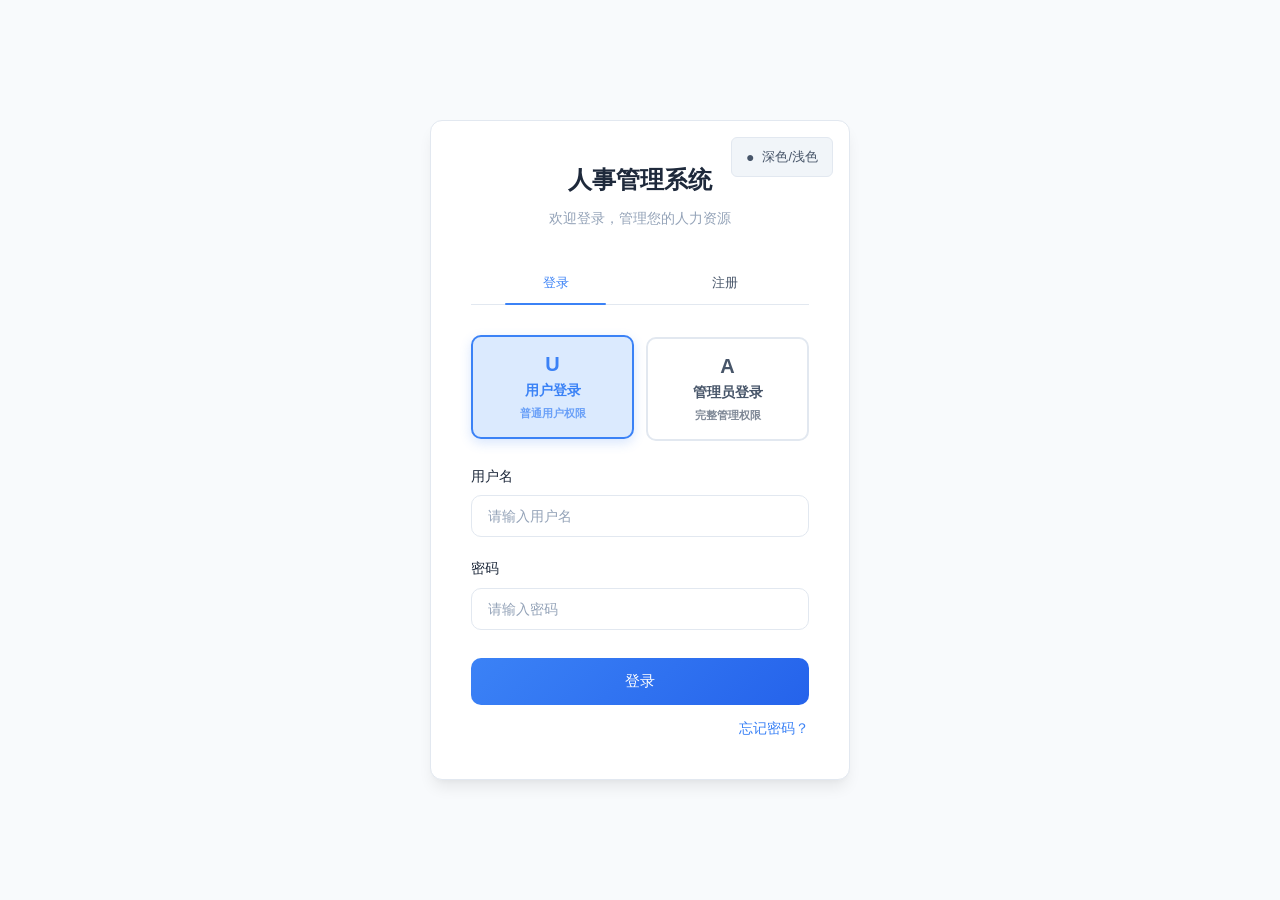
==== WebContent/index.html @ cc690a12 "inital submission version" ====
<!DOCTYPE html>
<html lang="zh-CN">
<head>
    <meta charset="UTF-8">
    <meta name="viewport" content="width=device-width, initial-scale=1.0">
    <title>人事管理系统</title>
    <link rel="stylesheet" href="css/style.css">
</head>
<body>
    <header>
        <div class="container">
            <h1>人事管理系统</h1>
            <div class="header-actions">
                <div id="user-info" class="user-info" style="display: none;">
                    <span id="username-display"></span>
                    <button class="btn btn-secondary btn-sm" onclick="logout()">退出登录</button>
                </div>
                <div class="theme-toggle" onclick="toggleTheme()">
                    <span class="icon">●</span>
                    <span class="text">深色/浅色</span>
                </div>
            </div>
        </div>
    </header>
    
    <nav>
        <div class="container">
            <ul>
                <li><a href="index.html" class="active">首页</a></li>
                <li><a href="employee.html">员工管理</a></li>
                <li><a href="department.html">部门管理</a></li>
                <li><a href="attendance.html">考勤管理</a></li>
                <li><a href="salary.html">薪资管理</a></li>
            </ul>
        </div>
    </nav>
    
    <div class="container">
        <div class="content">
            <div class="welcome-section">
                <h2>欢迎使用人事管理系统</h2>
                <p>高效管理您的人力资源，简化人事管理流程</p>
                
                <div class="dashboard-cards">
                    <a href="employee.html" class="card">
                        <h3>员工管理</h3>
                        <p>管理员工基本信息，包括增删改查操作</p>
                    </a>
                    <a href="department.html" class="card">
                        <h3>部门管理</h3>
                        <p>管理公司部门信息，维护组织架构</p>
                    </a>
                    <a href="attendance.html" class="card">
                        <h3>考勤管理</h3>
                        <p>记录和管理员工考勤信息</p>
                    </a>
                    <a href="salary.html" class="card">
                        <h3>薪资管理</h3>
                        <p>管理员工薪资信息，计算工资发放</p>
                    </a>
                </div>
            </div>
        </div>
    </div>
    
    <script src="js/common.js"></script>
    <script>
        function checkLogin() {
            const username = sessionStorage.getItem('username');
            if (!username) {
                window.location.href = 'login.html';
                return;
            }
            document.getElementById('username-display').textContent = `欢迎, ${username}`;
            document.getElementById('user-info').style.display = 'flex';
        }
        
        function logout() {
            sessionStorage.removeItem('userId');
            sessionStorage.removeItem('username');
            sessionStorage.removeItem('role');
            window.location.href = 'login.html';
        }
        
        document.addEventListener('DOMContentLoaded', function() {
            checkLogin();
        });
    </script>
</body>
</html>
---- WebContent/css/style.css ----
/* ============================================
   人事管理系统 - 深色/浅色主题样式表
   ============================================ */

/* CSS变量定义 - 支持深色/浅色模式切换 */
:root {
    /* ===== 浅色主题颜色（参考AURA风格）===== */
    --bg-primary: #f8fafc;
    --bg-secondary: #ffffff;
    --bg-tertiary: #f1f5f9;
    --bg-card: #ffffff;

    --text-primary: #1e293b;
    --text-secondary: #475569;
    --text-muted: #94a3b8;
    --text-inverse: #ffffff;

    --accent-primary: #3b82f6;
    --accent-hover: #2563eb;
    --accent-subtle: #dbeafe;
    --accent-border: #93c5fd;

    --success: #10b981;
    --danger: #ef4444;
    --warning: #f59e0b;
    --info: #06b6d4;

    --border-color: #e2e8f0;
    --border-light: #f1f5f9;

    --shadow-sm: 0 1px 2px rgba(0, 0, 0, 0.04);
    --shadow-md: 0 4px 6px -1px rgba(0, 0, 0, 0.08), 0 2px 4px -2px rgba(0, 0, 0, 0.04);
    --shadow-lg: 0 10px 15px -3px rgba(0, 0, 0, 0.08), 0 4px 6px -4px rgba(0, 0, 0, 0.04);
    --shadow-card: 0 4px 6px -1px rgba(0, 0, 0, 0.06), 0 2px 4px -2px rgba(0, 0, 0, 0.04);

    --radius-sm: 6px;
    --radius-md: 10px;
    --radius-lg: 12px;

    --gradient-card: linear-gradient(135deg, #3b82f6 0%, #2563eb 100%);
}

/* ===== 深色主题颜色（参考FINEX风格）===== */
[data-theme="dark"] {
    --bg-primary: #0f1419;
    --bg-secondary: #1a1f2e;
    --bg-tertiary: #252b3d;
    --bg-card: #1a1f2e;

    --text-primary: #f1f5f9;
    --text-secondary: #cbd5e1;
    --text-muted: #64748b;
    --text-inverse: #0f1419;

    --accent-primary: #60a5fa;
    --accent-hover: #93c5fd;
    --accent-subtle: #1e3a5f;
    --accent-border: #3b82f6;

    --success: #10b981;
    --danger: #f87171;
    --warning: #fbbf24;
    --info: #22d3ee;

    --border-color: #334155;
    --border-light: #252b3d;

    --shadow-sm: 0 1px 2px rgba(0, 0, 0, 0.3);
    --shadow-md: 0 4px 6px -1px rgba(0, 0, 0, 0.4), 0 2px 4px -2px rgba(0, 0, 0, 0.3);
    --shadow-lg: 0 10px 15px -3px rgba(0, 0, 0, 0.4), 0 4px 6px -4px rgba(0, 0, 0, 0.3);
    --shadow-card: 0 4px 6px -1px rgba(0, 0, 0, 0.3), 0 2px 4px -2px rgba(0, 0, 0, 0.2);

    --gradient-card: linear-gradient(135deg, #3b82f6 0%, #1d4ed8 100%);
}

/* ============================================
   基础重置
   ============================================ */
* {
    margin: 0;
    padding: 0;
    box-sizing: border-box;
}

html {
    scroll-behavior: smooth;
}

body {
    font-family: 'Segoe UI', 'PingFang SC', 'Microsoft YaHei', -apple-system, BlinkMacSystemFont, sans-serif;
    background-color: var(--bg-primary);
    color: var(--text-primary);
    min-height: 100vh;
    transition: background-color 0.35s ease, color 0.35s ease;
    line-height: 1.6;
    font-size: 14px;
}

.container {
    max-width: 1400px;
    margin: 0 auto;
    padding: 0 24px;
}

/* ============================================
   头部样式
   ============================================ */
header {
    background-color: var(--bg-secondary);
    padding: 16px 0;
    box-shadow: var(--shadow-sm);
    position: sticky;
    top: 0;
    z-index: 100;
    border-bottom: 1px solid var(--border-color);
    transition: background-color 0.35s ease, box-shadow 0.35s ease;
}

header .container {
    display: flex;
    justify-content: space-between;
    align-items: center;
}

header h1 {
    font-size: 22px;
    font-weight: 600;
    color: var(--text-primary);
    letter-spacing: -0.3px;
    transition: color 0.35s ease;
}

/* 主题切换按钮 */
.theme-toggle {
    display: flex;
    align-items: center;
    gap: 8px;
    cursor: pointer;
    padding: 10px 18px;
    border-radius: var(--radius-sm);
    background-color: var(--bg-tertiary);
    border: 1px solid var(--border-color);
    color: var(--text-secondary);
    font-size: 14px;
    font-weight: 500;
    transition: all 0.25s ease;
}

.theme-toggle:hover {
    background-color: var(--accent-subtle);
    border-color: var(--accent-border);
    color: var(--accent-primary);
    transform: translateY(-0.5px);
}

.theme-toggle:active {
    transform: translateY(0);
}

.theme-toggle .icon {
    font-size: 16px;
    transition: transform 0.35s ease;
}

[data-theme="dark"] .theme-toggle .icon {
    transform: rotate(180deg);
}

/* 头部操作区域 */
.header-actions {
    display: flex;
    align-items: center;
    gap: 16px;
}

/* 用户信息 */
.user-info {
    display: flex;
    align-items: center;
    gap: 12px;
    padding: 8px 16px;
    background-color: var(--bg-tertiary);
    border-radius: var(--radius-sm);
    border: 1px solid var(--border-color);
}

.user-info span {
    color: var(--text-secondary);
    font-size: 14px;
    font-weight: 500;
}

/* ============================================
   导航栏样式
   ============================================ */
nav {
    background-color: var(--bg-secondary);
    padding: 14px 0;
    box-shadow: var(--shadow-sm);
    margin-bottom: 24px;
    border-bottom: 1px solid var(--border-color);
    transition: background-color 0.35s ease;
    position: sticky;
    top: 0;
    z-index: 100;
    backdrop-filter: blur(12px);
}

nav ul {
    display: flex;
    justify-content: center;
    list-style: none;
    gap: 6px;
}

nav ul li a {
    text-decoration: none;
    color: var(--text-secondary);
    padding: 10px 22px;
    border-radius: var(--radius-sm);
    transition: all 0.2s ease;
    font-size: 14px;
    font-weight: 500;
    position: relative;
}

nav ul li a:hover {
    color: var(--accent-primary);
    background-color: var(--accent-subtle);
}

nav ul li a.active {
    color: var(--text-inverse);
    background-color: var(--accent-primary);
    box-shadow: 0 2px 8px rgba(59, 130, 246, 0.3);
}

nav ul li a.active:hover {
    background-color: var(--accent-hover);
}

/* ============================================
   主内容区域
   ============================================ */
.content {
    background-color: var(--bg-card);
    padding: 28px 32px;
    border-radius: var(--radius-lg);
    box-shadow: var(--shadow-card);
    border: 1px solid var(--border-color);
    transition: background-color 0.35s ease, box-shadow 0.35s ease;
}

.page-title {
    font-size: 20px;
    color: var(--text-primary);
    margin-bottom: 24px;
    padding-bottom: 16px;
    border-bottom: 2px solid var(--accent-primary);
    font-weight: 600;
    transition: color 0.35s ease;
}

/* ============================================
   工具栏
   ============================================ */
.toolbar {
    margin-bottom: 20px;
    display: flex;
    justify-content: space-between;
    align-items: center;
    flex-wrap: wrap;
    gap: 16px;
}

.search-box {
    display: flex;
    gap: 10px;
}

.search-box input {
    padding: 10px 16px;
    border: 1px solid var(--border-color);
    border-radius: var(--radius-sm);
    width: 260px;
    font-size: 14px;
    background-color: var(--bg-tertiary);
    color: var(--text-primary);
    transition: all 0.25s ease;
}

.search-box input:focus {
    outline: none;
    border-color: var(--accent-primary);
    box-shadow: 0 0 0 3px var(--accent-subtle);
}

.search-box input::placeholder {
    color: var(--text-muted);
}

/* ============================================
   按钮样式
   ============================================ */
.btn {
    padding: 10px 20px;
    border: none;
    border-radius: var(--radius-sm);
    cursor: pointer;
    font-size: 14px;
    font-weight: 500;
    transition: all 0.25s ease;
    display: inline-flex;
    align-items: center;
    gap: 6px;
    position: relative;
    overflow: hidden;
}

.btn::before {
    content: '';
    position: absolute;
    top: 0;
    left: -100%;
    width: 100%;
    height: 100%;
    background: linear-gradient(90deg, transparent, rgba(255,255,255,0.2), transparent);
    transition: left 0.5s ease;
}

.btn:hover::before {
    left: 100%;
}

.btn-primary {
    background-color: var(--accent-primary);
    color: var(--text-inverse);
}

.btn-primary:hover {
    background-color: var(--accent-hover);
    transform: translateY(-1px);
    box-shadow: 0 4px 14px rgba(59, 130, 246, 0.35);
}

.btn-success {
    background-color: var(--success);
    color: var(--text-inverse);
}

.btn-success:hover {
    background-color: #0ea572;
    transform: translateY(-1px);
    box-shadow: 0 4px 14px rgba(16, 185, 129, 0.3);
}

.btn-danger {
    background-color: var(--danger);
    color: var(--text-inverse);
}

.btn-danger:hover {
    background-color: #dc2626;
    transform: translateY(-1px);
    box-shadow: 0 4px 14px rgba(239, 68, 68, 0.3);
}

.btn-warning {
    background-color: var(--warning);
    color: var(--text-inverse);
}

.btn-warning:hover {
    background-color: #d97706;
    transform: translateY(-1px);
    box-shadow: 0 4px 14px rgba(245, 158, 11, 0.3);
}

.btn-secondary {
    background-color: var(--bg-tertiary);
    color: var(--text-secondary);
    border: 1px solid var(--border-color);
}

.btn-secondary:hover {
    background-color: var(--accent-subtle);
    color: var(--accent-primary);
    border-color: var(--accent-border);
}

.btn-sm {
    padding: 6px 12px;
    font-size: 13px;
}

.btn-sm:hover {
    transform: translateY(-0.5px);
}

/* ============================================
   表格样式
   ============================================ */
table {
    width: 100%;
    border-collapse: collapse;
    margin-top: 16px;
}

table th, table td {
    padding: 14px 16px;
    text-align: left;
    border-bottom: 1px solid var(--border-light);
    transition: border-color 0.35s ease;
}

table th {
    background-color: var(--bg-tertiary);
    font-weight: 600;
    color: var(--text-primary);
    font-size: 13px;
    text-transform: uppercase;
    letter-spacing: 0.5px;
    transition: background-color 0.35s ease, color 0.35s ease;
    cursor: pointer;
    user-select: none;
    position: relative;
}

table th:hover {
    background-color: var(--accent-subtle);
}

table tr {
    transition: background-color 0.15s ease;
}

table tbody tr:hover {
    background-color: var(--accent-subtle);
}

table td {
    color: var(--text-secondary);
    font-size: 14px;
    transition: color 0.35s ease;
}

table tbody tr:last-child td {
    border-bottom: none;
}

.action-btns {
    display: flex;
    gap: 8px;
}

/* ============================================
   模态框
   ============================================ */
.modal {
    display: none;
    position: fixed;
    z-index: 1000;
    left: 0;
    top: 0;
    width: 100%;
    height: 100%;
    background: rgba(0, 0, 0, 0.55);
    backdrop-filter: blur(6px);
    transition: background 0.35s ease;
}

.modal.show {
    display: flex;
    justify-content: center;
    align-items: center;
    animation: fadeIn 0.2s ease;
}

@keyframes fadeIn {
    from { opacity: 0; }
    to { opacity: 1; }
}

.modal-content {
    background-color: var(--bg-card);
    padding: 32px;
    border-radius: var(--radius-lg);
    width: 100%;
    max-width: 520px;
    box-shadow: var(--shadow-lg);
    border: 1px solid var(--border-color);
    transform: scale(0.95);
    animation: slideUp 0.25s ease forwards;
    transition: background-color 0.35s ease;
}

@keyframes slideUp {
    from {
        opacity: 0;
        transform: scale(0.95) translateY(20px);
    }
    to {
        opacity: 1;
        transform: scale(1) translateY(0);
    }
}

.modal-header {
    display: flex;
    justify-content: space-between;
    align-items: center;
    margin-bottom: 24px;
}

.modal-header h2 {
    font-size: 18px;
    color: var(--text-primary);
    font-weight: 600;
    transition: color 0.35s ease;
}

.close {
    font-size: 24px;
    color: var(--text-muted);
    cursor: pointer;
    transition: all 0.2s ease;
    width: 32px;
    height: 32px;
    display: flex;
    align-items: center;
    justify-content: center;
    border-radius: var(--radius-sm);
}

.close:hover {
    color: var(--danger);
    background-color: var(--bg-tertiary);
}

.form-group {
    margin-bottom: 18px;
}

.form-group label {
    display: block;
    margin-bottom: 6px;
    color: var(--text-primary);
    font-weight: 500;
    font-size: 14px;
    transition: color 0.35s ease;
}

.form-group input,
.form-group select,
.form-group textarea {
    width: 100%;
    padding: 12px 14px;
    border: 1px solid var(--border-color);
    border-radius: var(--radius-sm);
    font-size: 14px;
    background-color: var(--bg-tertiary);
    color: var(--text-primary);
    transition: all 0.25s ease;
}

.form-group input:focus,
.form-group select:focus,
.form-group textarea:focus {
    outline: none;
    border-color: var(--accent-primary);
    box-shadow: 0 0 0 3px var(--accent-subtle);
}

.form-group textarea {
    resize: vertical;
    min-height: 80px;
}

.form-row {
    display: grid;
    grid-template-columns: 1fr 1fr;
    gap: 16px;
}

.modal-footer {
    margin-top: 28px;
    display: flex;
    justify-content: flex-end;
    gap: 12px;
    padding-top: 20px;
    border-top: 1px solid var(--border-color);
    transition: border-color 0.35s ease;
}

/* ============================================
   欢迎页面
   ============================================ */
.welcome-section {
    text-align: center;
    padding: 40px 20px;
}

.welcome-section h2 {
    font-size: 28px;
    color: var(--text-primary);
    margin-bottom: 12px;
    font-weight: 600;
    transition: color 0.35s ease;
}

.welcome-section p {
    font-size: 15px;
    color: var(--text-secondary);
    margin-bottom: 40px;
    transition: color 0.35s ease;
}

.dashboard-cards {
    display: grid;
    grid-template-columns: repeat(auto-fit, minmax(240px, 1fr));
    gap: 20px;
    margin-top: 32px;
}

.card {
    background: var(--gradient-card);
    color: var(--text-inverse);
    padding: 28px 24px;
    border-radius: var(--radius-lg);
    text-decoration: none;
    transition: all 0.3s ease;
    position: relative;
    overflow: hidden;
}

.card::before {
    content: '';
    position: absolute;
    top: 0;
    left: 0;
    right: 0;
    bottom: 0;
    background: linear-gradient(135deg, rgba(255,255,255,0.12) 0%, transparent 60%);
    pointer-events: none;
}

.card:hover {
    transform: translateY(-4px);
    box-shadow: 0 16px 40px rgba(59, 130, 246, 0.35);
}

.card h3 {
    font-size: 18px;
    margin-bottom: 10px;
    font-weight: 600;
    position: relative;
}

.card p {
    font-size: 13px;
    opacity: 0.9;
    position: relative;
    line-height: 1.5;
    color: rgba(255, 255, 255, 0.85);
}

/* ============================================
   提示消息
   ============================================ */
.message-toast {
    position: fixed;
    top: 24px;
    right: 24px;
    padding: 14px 24px;
    border-radius: var(--radius-md);
    color: var(--text-inverse);
    font-size: 14px;
    font-weight: 500;
    z-index: 2000;
    animation: slideInRight 0.3s ease;
    box-shadow: var(--shadow-md);
}

.message-toast.success {
    background-color: var(--success);
}

.message-toast.error {
    background-color: var(--danger);
}

@keyframes slideInRight {
    from {
        transform: translateX(100%);
        opacity: 0;
    }
    to {
        transform: translateX(0);
        opacity: 1;
    }
}

@keyframes slideOutRight {
    from {
        transform: translateX(0);
        opacity: 1;
    }
    to {
        transform: translateX(100%);
        opacity: 0;
    }
}

/* ============================================
   响应式设计
   ============================================ */
@media (max-width: 768px) {
    .container {
        padding: 0 16px;
    }

    header h1 {
        font-size: 18px;
    }

    .theme-toggle {
        padding: 8px 14px;
        font-size: 13px;
    }

    nav ul {
        flex-wrap: wrap;
        gap: 4px;
    }

    nav ul li a {
        padding: 8px 16px;
        font-size: 13px;
    }

    .content {
        padding: 20px;
    }

    .toolbar {
        flex-direction: column;
        align-items: stretch;
    }

    .search-box {
        width: 100%;
    }

    .search-box input {
        width: 100%;
    }

    .form-row {
        grid-template-columns: 1fr;
    }

    .action-btns {
        flex-direction: column;
    }

    table {
        font-size: 13px;
        overflow-x: auto;
        display: block;
    }

    table th, table td {
        padding: 10px 12px;
    }

    .modal-content {
        margin: 16px;
        padding: 24px;
    }
}

/* ============================================
   滚动条样式
   ============================================ */
::-webkit-scrollbar {
    width: 8px;
    height: 8px;
}

::-webkit-scrollbar-track {
    background-color: var(--bg-tertiary);
}

::-webkit-scrollbar-thumb {
    background-color: var(--text-muted);
    border-radius: 4px;
    transition: background-color 0.35s ease;
}

::-webkit-scrollbar-thumb:hover {
    background-color: var(--text-secondary);
}

/* ============================================
   选择文本样式
   ============================================ */
::selection {
    background-color: rgba(59, 130, 246, 0.3);
    color: var(--text-primary);
}

/* ============================================
   输入框类型样式
   ============================================ */
input[type="date"],
input[type="month"],
input[type="datetime-local"] {
    font-family: inherit;
}

input[type="date"]::-webkit-calendar-picker-indicator,
input[type="month"]::-webkit-calendar-picker-indicator,
input[type="datetime-local"]::-webkit-calendar-picker-indicator {
    cursor: pointer;
    opacity: 0.6;
}

input[type="date"]::-webkit-calendar-picker-indicator:hover,
input[type="month"]::-webkit-calendar-picker-indicator:hover,
input[type="datetime-local"]::-webkit-calendar-picker-indicator:hover {
    opacity: 1;
}

/* ============================================
   回到顶部按钮
   ============================================ */
.back-to-top {
    position: fixed;
    bottom: 32px;
    right: 32px;
    width: 48px;
    height: 48px;
    background-color: var(--accent-primary);
    color: var(--text-inverse);
    border: none;
    border-radius: 50%;
    cursor: pointer;
    display: flex;
    align-items: center;
    justify-content: center;
    font-size: 20px;
    box-shadow: var(--shadow-md);
    opacity: 0;
    visibility: hidden;
    transition: all 0.35s ease;
    z-index: 1000;
}

.back-to-top.show {
    opacity: 1;
    visibility: visible;
}

.back-to-top:hover {
    background-color: var(--accent-hover);
    transform: translateY(-2px);
    box-shadow: var(--shadow-lg);
}

/* ============================================
   表格排序图标
   ============================================ */
.sort-icon {
    font-size: 14px;
    color: var(--accent-primary);
    margin-left: 6px;
    opacity: 0.8;
    transition: all 0.2s ease;
    display: inline-block;
}

table th:hover .sort-icon {
    opacity: 1;
    transform: scale(1.1);
}

table th.sorted-asc .sort-icon::after {
    content: ' ↑';
    font-size: 12px;
    color: var(--accent-primary);
}

table th.sorted-desc .sort-icon::after {
    content: ' ↓';
    font-size: 12px;
    color: var(--accent-primary);
}
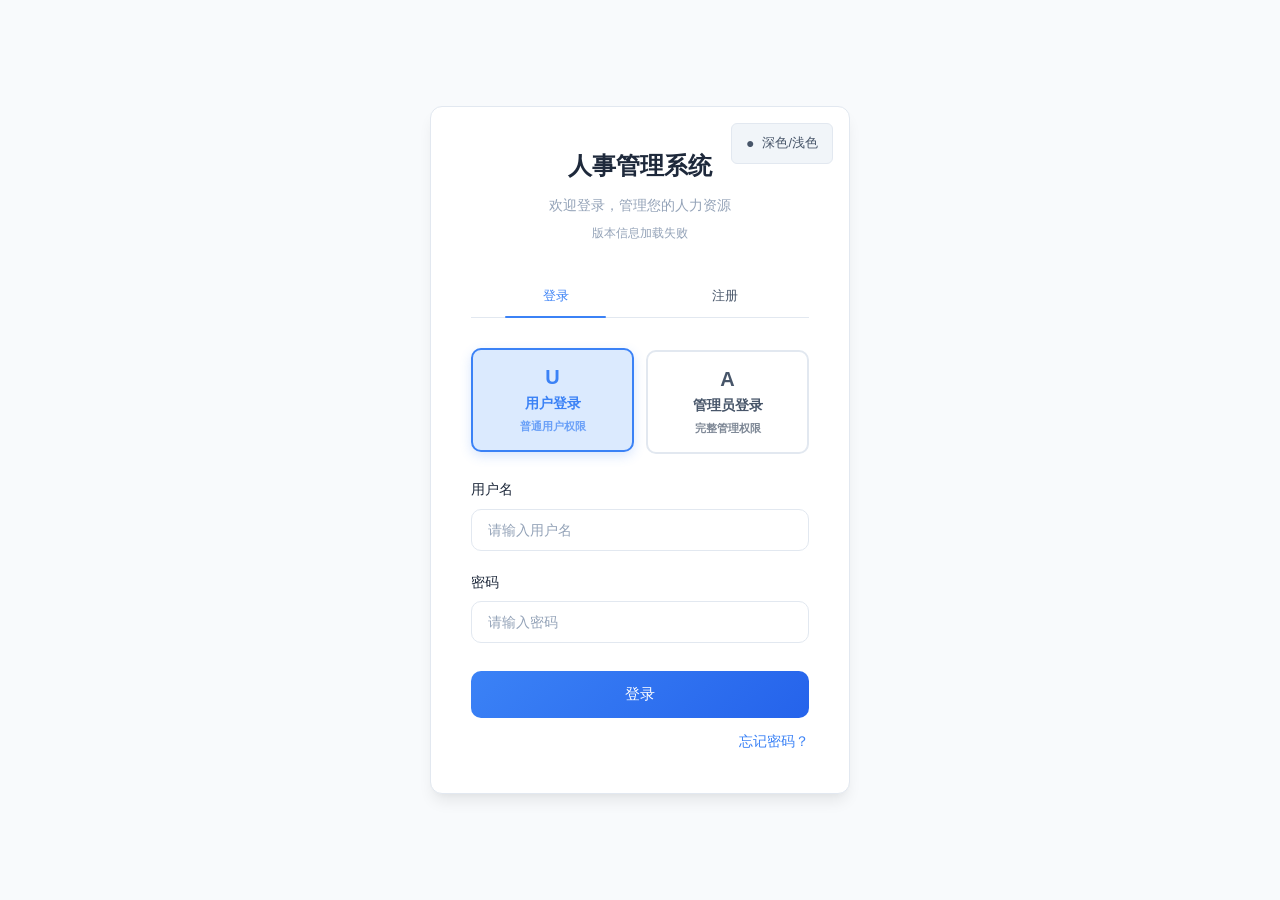
==== commit eccefa9f: "Improve functional development" ====
--- a/WebContent/index.html
+++ b/WebContent/index.html
@@ -5,6 +5,18 @@
     <meta name="viewport" content="width=device-width, initial-scale=1.0">
     <title>人事管理系统</title>
     <link rel="stylesheet" href="css/style.css">
+    <script>
+        // 在页面渲染前立即设置主题，避免闪屏
+        (function() {
+            const savedTheme = localStorage.getItem('theme') || 'light';
+            if (!localStorage.getItem('theme') && window.matchMedia && window.matchMedia('(prefers-color-scheme: dark)').matches) {
+                document.documentElement.setAttribute('data-theme', 'dark');
+                localStorage.setItem('theme', 'dark');
+            } else {
+                document.documentElement.setAttribute('data-theme', savedTheme);
+            }
+        })();
+    </script>
 </head>
 <body>
     <header>
@@ -13,6 +25,7 @@
             <div class="header-actions">
                 <div id="user-info" class="user-info" style="display: none;">
                     <span id="username-display"></span>
+                    <a href="usercenter.html" class="btn btn-secondary btn-sm">个人中心</a>
                     <button class="btn btn-secondary btn-sm" onclick="logout()">退出登录</button>
                 </div>
                 <div class="theme-toggle" onclick="toggleTheme()">
@@ -23,14 +36,10 @@
         </div>
     </header>
     
-    <nav>
+    <nav id="main-nav">
         <div class="container">
-            <ul>
-                <li><a href="index.html" class="active">首页</a></li>
-                <li><a href="employee.html">员工管理</a></li>
-                <li><a href="department.html">部门管理</a></li>
-                <li><a href="attendance.html">考勤管理</a></li>
-                <li><a href="salary.html">薪资管理</a></li>
+            <ul id="nav-menu">
+                <!-- 导航菜单将根据用户角色动态生成 -->
             </ul>
         </div>
     </nav>
@@ -40,24 +49,10 @@
             <div class="welcome-section">
                 <h2>欢迎使用人事管理系统</h2>
                 <p>高效管理您的人力资源，简化人事管理流程</p>
+                <div id="version-info" style="font-size: 12px; color: #6b7280; margin-top: 8px;"></div>
                 
-                <div class="dashboard-cards">
-                    <a href="employee.html" class="card">
-                        <h3>员工管理</h3>
-                        <p>管理员工基本信息，包括增删改查操作</p>
-                    </a>
-                    <a href="department.html" class="card">
-                        <h3>部门管理</h3>
-                        <p>管理公司部门信息，维护组织架构</p>
-                    </a>
-                    <a href="attendance.html" class="card">
-                        <h3>考勤管理</h3>
-                        <p>记录和管理员工考勤信息</p>
-                    </a>
-                    <a href="salary.html" class="card">
-                        <h3>薪资管理</h3>
-                        <p>管理员工薪资信息，计算工资发放</p>
-                    </a>
+                <div class="dashboard-cards" id="dashboard-cards">
+                    <!-- 功能卡片将根据用户角色动态生成 -->
                 </div>
             </div>
         </div>
@@ -65,26 +60,104 @@
     
     <script src="js/common.js"></script>
     <script>
+        // 管理员导航菜单
+        const adminNavMenu = [
+            { href: 'index.html', text: '首页', active: true },
+            { href: 'employee.html', text: '员工管理' },
+            { href: 'department.html', text: '部门管理' },
+            { href: 'attendance.html', text: '考勤管理' },
+            { href: 'salary.html', text: '薪资管理' },
+            { href: 'position.html', text: '职位管理' },
+            { href: 'title.html', text: '职称管理' },
+            { href: 'performance.html', text: '绩效管理' },
+            { href: 'users.html', text: '用户管理' },
+            { href: 'log.html', text: '操作日志' }
+        ];
+        
+        // 普通用户导航菜单
+        const userNavMenu = [
+            { href: 'index.html', text: '首页', active: true },
+            { href: 'attendance.html', text: '考勤管理' },
+            { href: 'log.html', text: '操作日志' }
+        ];
+        
+        // 管理员功能卡片（两行布局）
+        const adminCards = [
+            // 第一行
+            { href: 'employee.html', title: '员工管理', desc: '管理员工基本信息，支持Excel导入导出' },
+            { href: 'department.html', title: '部门管理', desc: '管理公司部门信息，支持树形层级结构' },
+            { href: 'attendance.html', title: '考勤管理', desc: '记录和管理员工考勤信息' },
+            { href: 'salary.html', title: '薪资管理', desc: '管理员工薪资信息，计算工资发放' },
+            // 第二行
+            { href: 'position.html', title: '职位管理', desc: '管理公司职位信息，维护职位层级' },
+            { href: 'title.html', title: '职称管理', desc: '管理员工职称信息，支持职称评定' },
+            { href: 'performance.html', title: '绩效管理', desc: '评估员工绩效，支持绩效打分和排名' },
+            { href: 'users.html', title: '用户管理', desc: '管理系统用户账号，支持添加管理员' }
+        ];
+        
+        // 普通用户功能卡片
+        const userCards = [
+            { href: 'attendance.html', title: '考勤管理', desc: '查看和管理个人考勤记录' },
+            { href: 'log.html', title: '操作日志', desc: '查看个人操作历史记录' }
+        ];
+        
         function checkLogin() {
             const username = sessionStorage.getItem('username');
+            const role = sessionStorage.getItem('role');
+            
             if (!username) {
                 window.location.href = 'login.html';
                 return;
             }
-            document.getElementById('username-display').textContent = `欢迎, ${username}`;
+            
+            // 显示用户信息和角色
+            const roleText = role === 'admin' ? '管理员' : '普通用户';
+            document.getElementById('username-display').textContent = `欢迎, ${username} (${roleText})`;
             document.getElementById('user-info').style.display = 'flex';
+            
+            // 根据角色生成导航菜单
+            const navMenu = role === 'admin' ? adminNavMenu : userNavMenu;
+            const navMenuHtml = navMenu.map(item => 
+                `<li><a href="${item.href}" ${item.active ? 'class="active"' : ''}>${item.text}</a></li>`
+            ).join('');
+            document.getElementById('nav-menu').innerHTML = navMenuHtml;
+            
+            // 根据角色生成功能卡片
+            const cards = role === 'admin' ? adminCards : userCards;
+            const cardsHtml = cards.map(card => 
+                `<a href="${card.href}" class="card">
+                    <h3>${card.title}</h3>
+                    <p>${card.desc}</p>
+                </a>`
+            ).join('');
+            document.getElementById('dashboard-cards').innerHTML = cardsHtml;
         }
         
         function logout() {
-            sessionStorage.removeItem('userId');
-            sessionStorage.removeItem('username');
-            sessionStorage.removeItem('role');
-            window.location.href = 'login.html';
+            fetch('api/logout', { method: 'POST', credentials: 'include' })
+                .then(() => {
+                    sessionStorage.removeItem('userId');
+                    sessionStorage.removeItem('username');
+                    sessionStorage.removeItem('role');
+                    window.location.href = 'login.html';
+                });
         }
         
         document.addEventListener('DOMContentLoaded', function() {
             checkLogin();
+            loadVersionInfo();
         });
+        
+        async function loadVersionInfo() {
+            try {
+                const response = await fetch('api/version');
+                const data = await response.json();
+                document.getElementById('version-info').textContent = 
+                    `版本: ${data.version} | 构建时间: ${data.buildTime} | 服务器时间: ${data.serverTime}`;
+            } catch (error) {
+                document.getElementById('version-info').textContent = '';
+            }
+        }
     </script>
 </body>
-</html>
+</html>
--- a/WebContent/css/style.css
+++ b/WebContent/css/style.css
@@ -354,6 +354,17 @@
     box-shadow: 0 4px 14px rgba(16, 185, 129, 0.3);
 }
 
+.btn-info {
+    background-color: var(--info);
+    color: var(--text-inverse);
+}
+
+.btn-info:hover {
+    background-color: #0ea5b8;
+    transform: translateY(-1px);
+    box-shadow: 0 4px 14px rgba(14, 165, 184, 0.3);
+}
+
 .btn-danger {
     background-color: var(--danger);
     color: var(--text-inverse);
